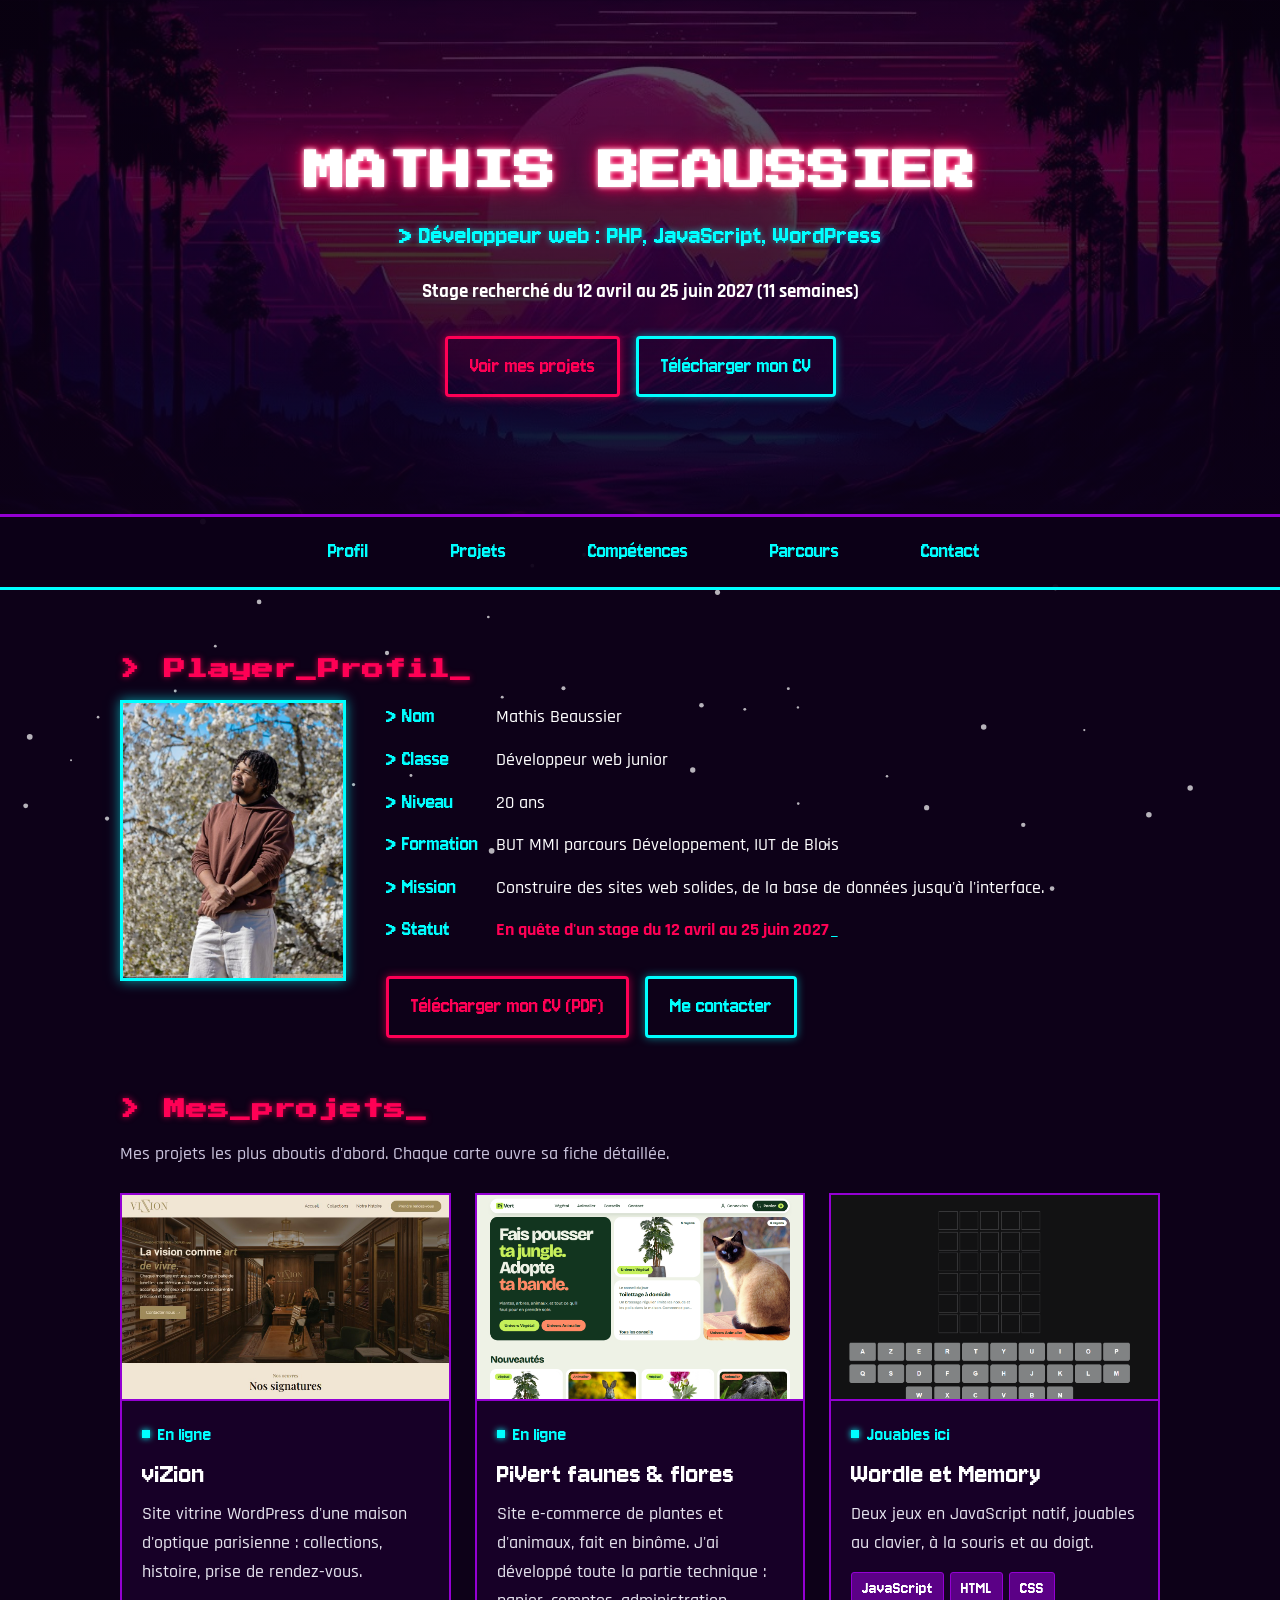
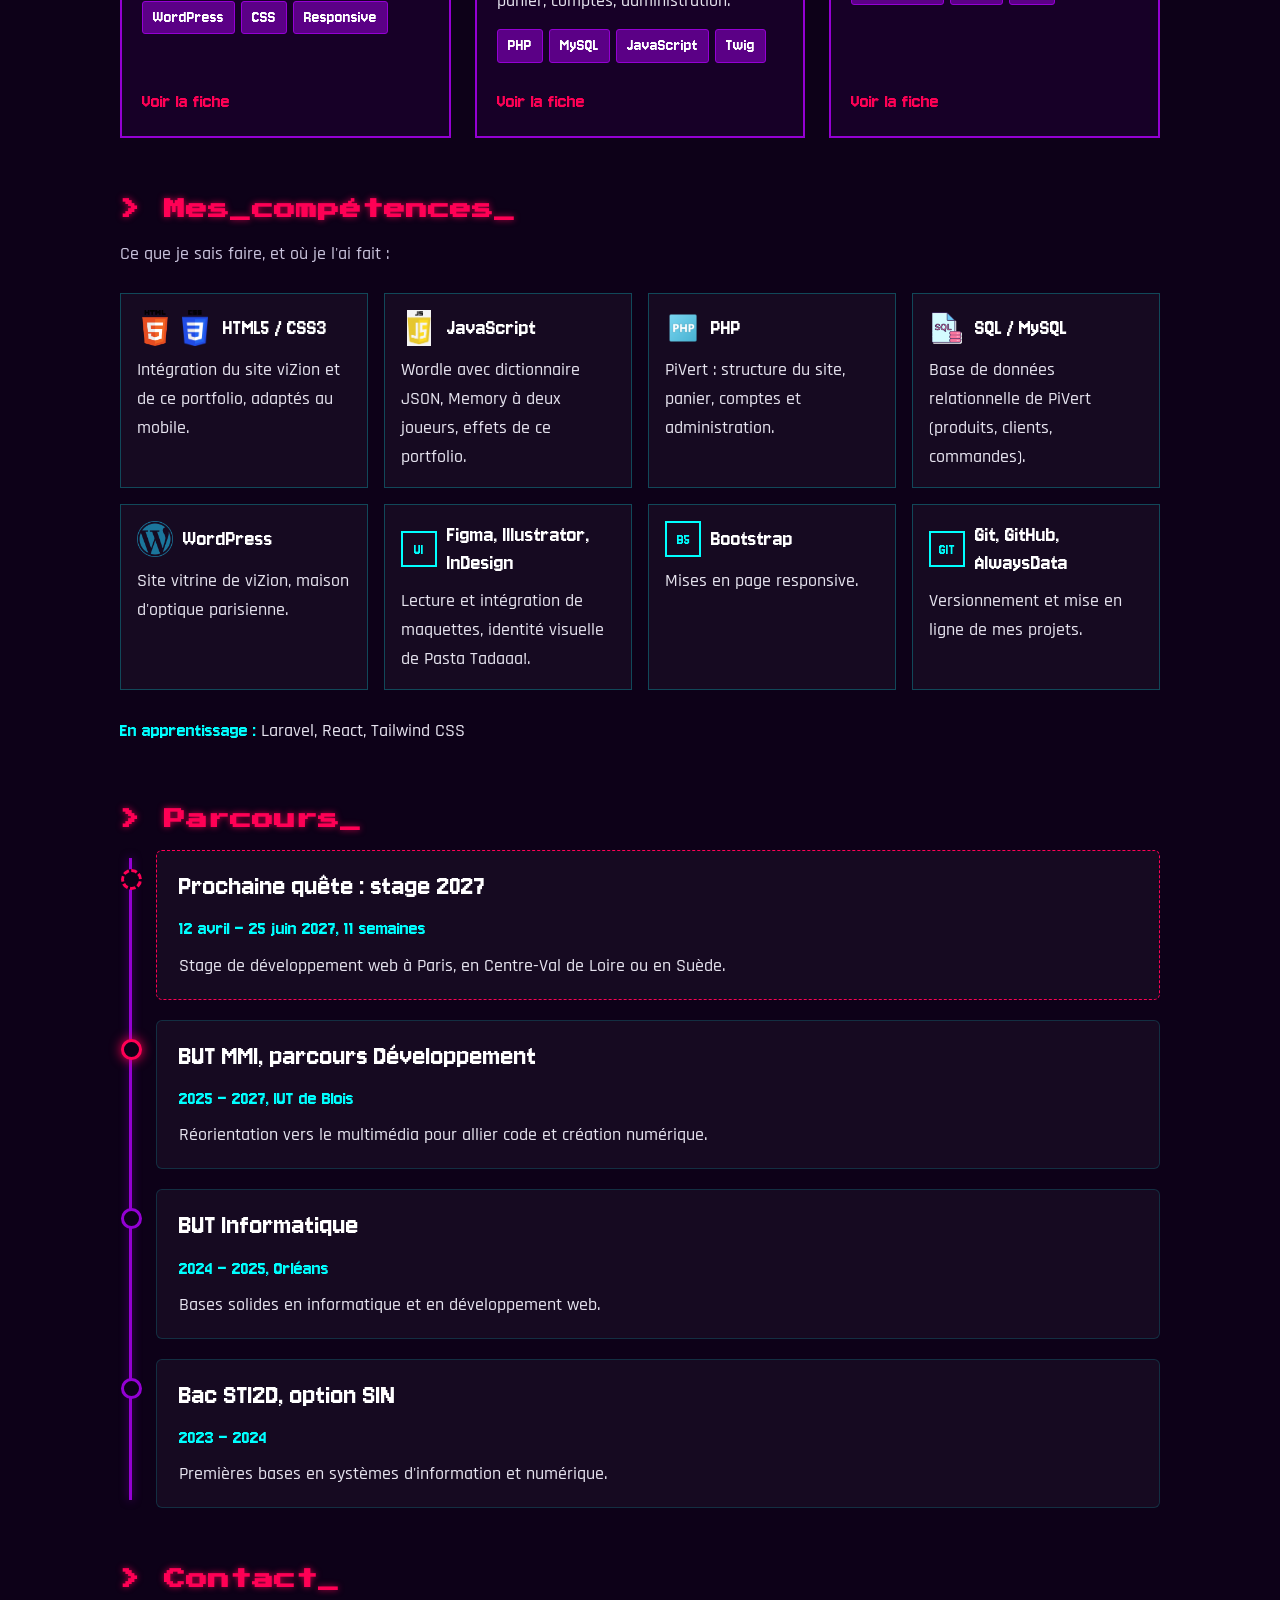
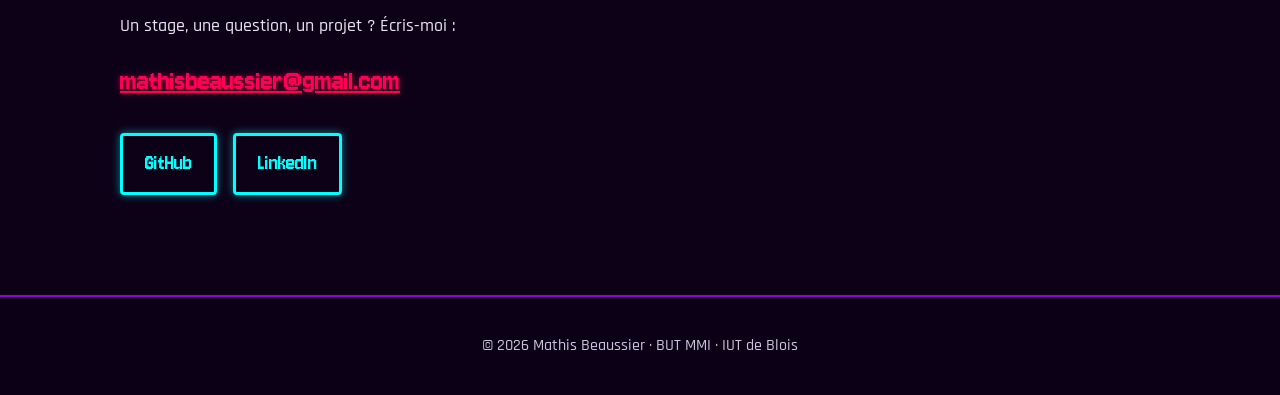
==== index.html @ 4cbed7fa "Portfolio « Game On » : première mise en ligne - portfolio.html devient index.html (page d'accueil d" ====
<!DOCTYPE html>
<html lang="fr">
<head>
    <meta charset="UTF-8">
    <meta name="viewport" content="width=device-width, initial-scale=1.0">
    <title>Mathis Beaussier – Développeur web | Portfolio</title>
    <meta name="description" content="Portfolio de Mathis Beaussier, étudiant en BUT MMI parcours Développement à l'IUT de Blois : sites WordPress, applications PHP/MySQL et jeux en JavaScript. Stage recherché du 12 avril au 25 juin 2027.">
    <meta name="theme-color" content="#0d0118">
    <!-- Aperçu affiché quand le lien est partagé (LinkedIn, Discord...).
         Une fois le site en ligne, remplace og:image par l'adresse complète de l'image (https://...) et ajoute og:url. -->
    <meta property="og:type" content="website">
    <meta property="og:locale" content="fr_FR">
    <meta property="og:title" content="Mathis Beaussier – Développeur web">
    <meta property="og:description" content="Étudiant en BUT MMI parcours Développement : PHP/MySQL, JavaScript et WordPress. Stage recherché du 12 avril au 25 juin 2027.">
    <meta property="og:image" content="Images/mathis-profil.jpg">
    <link rel="icon" type="image/svg+xml" href="favicon.svg">
    <link rel="preconnect" href="https://fonts.googleapis.com">
    <link rel="preconnect" href="https://fonts.gstatic.com" crossorigin>
    <link href="https://fonts.googleapis.com/css2?family=Press+Start+2P&family=Jersey+10&family=Rajdhani:wght@500;700&display=swap" rel="stylesheet">
    <link rel="stylesheet" href="styles.css">
</head>
<body>
    <canvas id="backgroundCanvas" aria-hidden="true"></canvas>

    <header class="hero">
        <h1 class="glitch">MATHIS BEAUSSIER</h1>
        <p class="hero-sub">> Développeur web : PHP, JavaScript, WordPress</p>
        <p class="hero-statut">Stage recherché du 12 avril au 25 juin 2027 (11 semaines)</p>
        <div class="actions actions-centre">
            <a href="#projets" class="bouton">Voir mes projets</a>
            <a href="CV_Mathis_Beaussier.pdf" class="bouton bouton-cyan" download="CV_Mathis_Beaussier.pdf">Télécharger mon CV</a>
        </div>
    </header>

    <nav aria-label="Navigation principale">
        <ul>
            <li><a href="#profil"><span class="rpg-cursor" aria-hidden="true">►</span>Profil</a></li>
            <li><a href="#projets"><span class="rpg-cursor" aria-hidden="true">►</span>Projets</a></li>
            <li><a href="#competences"><span class="rpg-cursor" aria-hidden="true">►</span>Compétences</a></li>
            <li><a href="#parcours"><span class="rpg-cursor" aria-hidden="true">►</span>Parcours</a></li>
            <li><a href="#contact"><span class="rpg-cursor" aria-hidden="true">►</span>Contact</a></li>
        </ul>
    </nav>

    <main>
        <section id="profil">
            <h2>> Player_Profil_</h2>
            <div class="profil">
                <img src="Images/mathis-profil.jpg" alt="Photo de Mathis Beaussier" class="avatar" width="600" height="900">
                <div class="profil-texte">
                    <dl class="fiche-perso">
                        <dt>Nom</dt>
                        <dd>Mathis Beaussier</dd>
                        <dt>Classe</dt>
                        <dd>Développeur web junior</dd>
                        <dt>Niveau</dt>
                        <dd>20 ans</dd>
                        <dt>Formation</dt>
                        <dd>BUT MMI parcours Développement, IUT de Blois</dd>
                        <dt>Mission</dt>
                        <dd>Construire des sites web solides, de la base de données jusqu'à l'interface.</dd>
                        <dt>Statut</dt>
                        <dd class="statut">En quête d'un stage du 12 avril au 25 juin 2027<span class="cursor" aria-hidden="true">_</span></dd>
                    </dl>
                    <div class="actions">
                        <a href="CV_Mathis_Beaussier.pdf" class="bouton" download="CV_Mathis_Beaussier.pdf">Télécharger mon CV (PDF)</a>
                        <a href="#contact" class="bouton bouton-cyan">Me contacter</a>
                    </div>
                </div>
            </div>
        </section>

        <section id="projets">
            <h2>> Mes_projets_</h2>
            <p class="intro">Mes projets les plus aboutis d'abord. Chaque carte ouvre sa fiche détaillée.</p>
            <!-- Une image manquante est remplacée par un écran « data-vide ». -->
            <div class="grille-projets">
                <a href="Projets.html#vizion" class="carte-projet">
                    <div class="visuel" data-vide="Capture à venir">
                        <img src="Images/vizion.jpg" alt="" loading="lazy" onerror="this.parentNode.classList.add('vide');this.remove()">
                    </div>
                    <div class="carte-corps">
                        <p class="carte-etat">En ligne</p>
                        <h3>viZion</h3>
                        <p>Site vitrine WordPress d'une maison d'optique parisienne : collections, histoire, prise de rendez-vous.</p>
                        <ul class="tags" aria-label="Technologies">
                            <li>WordPress</li>
                            <li>CSS</li>
                            <li>Responsive</li>
                        </ul>
                    </div>
                    <span class="carte-lien"><span class="rpg-cursor" aria-hidden="true">►</span>Voir la fiche</span>
                </a>

                <a href="Projets.html#pivert" class="carte-projet">
                    <div class="visuel" data-vide="Capture à venir">
                        <img src="Images/pivert.png" alt="" loading="lazy" onerror="this.parentNode.classList.add('vide');this.remove()">
                    </div>
                    <div class="carte-corps">
                        <p class="carte-etat">En ligne</p>
                        <h3>PiVert faunes &amp; flores</h3>
                        <p>Site e-commerce de plantes et d'animaux, fait en binôme. J'ai développé toute la partie technique : panier, comptes, administration.</p>
                        <ul class="tags" aria-label="Technologies">
                            <li>PHP</li>
                            <li>MySQL</li>
                            <li>JavaScript</li>
                            <li>Twig</li>
                        </ul>
                    </div>
                    <span class="carte-lien"><span class="rpg-cursor" aria-hidden="true">►</span>Voir la fiche</span>
                </a>

                <a href="Projets.html#wordle" class="carte-projet">
                    <div class="visuel" data-vide="Capture à venir">
                        <img src="Images/imageWordle.png" alt="" loading="lazy" onerror="this.parentNode.classList.add('vide');this.remove()">
                    </div>
                    <div class="carte-corps">
                        <p class="carte-etat">Jouables ici</p>
                        <h3>Wordle et Memory</h3>
                        <p>Deux jeux en JavaScript natif, jouables au clavier, à la souris et au doigt.</p>
                        <ul class="tags" aria-label="Technologies">
                            <li>JavaScript</li>
                            <li>HTML</li>
                            <li>CSS</li>
                        </ul>
                    </div>
                    <span class="carte-lien"><span class="rpg-cursor" aria-hidden="true">►</span>Voir la fiche</span>
                </a>
            </div>
        </section>

        <section id="competences">
            <h2>> Mes_compétences_</h2>
            <p class="intro">Ce que je sais faire, et où je l'ai fait :</p>
            <ul class="grille-skills">
                <li class="skill-card">
                    <p class="skill"><img class="logo" src="Images/logoHTML.png" alt=""><img class="logo" src="Images/logoCSS.png" alt="">HTML5 / CSS3</p>
                    <p>Intégration du site viZion et de ce portfolio, adaptés au mobile.</p>
                </li>
                <li class="skill-card">
                    <p class="skill"><img class="logo" src="Images/logoJS.png" alt="">JavaScript</p>
                    <p>Wordle avec dictionnaire JSON, Memory à deux joueurs, effets de ce portfolio.</p>
                </li>
                <li class="skill-card">
                    <p class="skill"><img class="logo" src="Images/Php.png" alt="">PHP</p>
                    <p>PiVert : structure du site, panier, comptes et administration.</p>
                </li>
                <li class="skill-card">
                    <p class="skill"><img class="logo" src="Images/sql.png" alt="">SQL / MySQL</p>
                    <p>Base de données relationnelle de PiVert (produits, clients, commandes).</p>
                </li>
                <li class="skill-card">
                    <p class="skill"><img class="logo" src="Images/logoWordpress.png" alt="">WordPress</p>
                    <p>Site vitrine de viZion, maison d'optique parisienne.</p>
                </li>
                <li class="skill-card">
                    <p class="skill"><span class="logo-texte" aria-hidden="true">UI</span>Figma, Illustrator, InDesign</p>
                    <p>Lecture et intégration de maquettes, identité visuelle de Pasta Tadaaa!.</p>
                </li>
                <li class="skill-card">
                    <p class="skill"><span class="logo-texte" aria-hidden="true">B5</span>Bootstrap</p>
                    <p>Mises en page responsive.</p>
                </li>
                <li class="skill-card">
                    <p class="skill"><span class="logo-texte" aria-hidden="true">GIT</span>Git, GitHub, AlwaysData</p>
                    <p>Versionnement et mise en ligne de mes projets.</p>
                </li>
            </ul>
            <p class="apprentissage"><strong>En apprentissage :</strong> Laravel, React, Tailwind CSS</p>
        </section>

        <section id="parcours">
            <h2>> Parcours_</h2>
            <ol class="frise">
                <li class="etape etape-future">
                    <h3>Prochaine quête : stage 2027</h3>
                    <p class="etape-date">12 avril – 25 juin 2027, 11 semaines</p>
                    <p>Stage de développement web à Paris, en Centre-Val de Loire ou en Suède.</p>
                </li>
                <li class="etape etape-actuelle">
                    <h3>BUT MMI, parcours Développement</h3>
                    <p class="etape-date">2025 – 2027, IUT de Blois</p>
                    <p>Réorientation vers le multimédia pour allier code et création numérique.</p>
                </li>
                <li class="etape">
                    <h3>BUT Informatique</h3>
                    <p class="etape-date">2024 – 2025, Orléans</p>
                    <p>Bases solides en informatique et en développement web.</p>
                </li>
                <li class="etape">
                    <h3>Bac STI2D, option SIN</h3>
                    <p class="etape-date">2023 – 2024</p>
                    <p>Premières bases en systèmes d'information et numérique.</p>
                </li>
            </ol>
        </section>

        <section id="contact">
            <h2>> Contact_</h2>
            <p>Un stage, une question, un projet ? Écris-moi :</p>
            <p class="contact-email"><a href="mailto:mathisbeaussier@gmail.com">mathisbeaussier@gmail.com</a></p>
            <div class="actions">
                <a href="https://github.com/MathisIUT41?tab=repositories" class="bouton bouton-cyan" target="_blank" rel="noopener noreferrer">GitHub</a>
                <a href="https://www.linkedin.com/in/mathis-beaussier/" class="bouton bouton-cyan" target="_blank" rel="noopener noreferrer">LinkedIn</a>
            </div>
        </section>
    </main>

    <footer>
        <p>© 2026 Mathis Beaussier · BUT MMI · IUT de Blois</p>
    </footer>
    <script src="portfolio.js"></script>
</body>
</html>
---- styles.css ----
/* =========================================================
   Portfolio de Mathis Beaussier : thème arcade néon
   Trois polices, chacune avec un rôle :
   - Press Start 2P : le nom et les titres de section seulement
     (elle dessine mal les majuscules accentuées : pas de É, À... avec elle)
   - Jersey 10      : sous-titres, étiquettes, boutons, menu
   - Rajdhani       : le texte courant
   ========================================================= */
:root {
    --bg-color: #0d0118;
    --bg-panel: rgba(148, 0, 211, 0.08);
    --text-color: #e6e3ef;
    --text-doux: #c9c3dc;
    --neon-pink: #ff0055;
    --neon-purple: #9400d3;
    --neon-cyan: #00ffff;
    --font-main: 'Rajdhani', sans-serif;
    --font-pixel: 'Jersey 10', 'Rajdhani', sans-serif;
    --font-retro: 'Press Start 2P', monospace;
}

html {
    scroll-behavior: smooth;
    scroll-padding-top: 80px; /* les ancres ne passent pas sous le menu collant */
}

body {
    margin: 0;
    background-color: var(--bg-color);
    color: var(--text-color);
    font-family: var(--font-main);
    font-weight: 500;
    font-size: 1.125rem;
    line-height: 1.6;
    font-variant-ligatures: none; /* sinon « fi » se colle en une seule lettre dans les polices pixel */
}

img {
    max-width: 100%;
}

#backgroundCanvas {
    position: fixed;
    inset: 0;
    width: 100%;
    height: 100%;
    z-index: -1;
}


/* --- Titres --- */
h1 {
    font-family: var(--font-retro);
    font-size: clamp(1.3rem, 4vw, 2.6rem);
    line-height: 1.3;
    color: #fff;
    margin: 0;
    text-shadow: 0 0 5px #fff, 0 0 10px var(--neon-pink), 0 0 20px var(--neon-pink);
}

h2 {
    font-family: var(--font-retro);
    font-size: 1.35rem;
    line-height: 1.4;
    color: var(--neon-pink);
    text-shadow: 0 0 6px rgba(255, 0, 85, 0.7);
    margin: 56px 0 16px;
}

h3 {
    font-family: var(--font-pixel);
    font-weight: 400;
    font-size: 1.85rem;
    line-height: 1.2;
    color: #fff;
    margin: 0 0 8px;
}

.intro {
    color: var(--text-doux);
    max-width: 65ch;
    margin: 0 0 24px;
}


/* --- En-tête --- */
.hero {
    background-image: linear-gradient(rgba(13, 1, 24, 0.65), rgba(13, 1, 24, 0.9)), url(Images/276c345c147537a8f37821ad0ed18518.jpg);
    background-size: cover;
    background-position: center;
    padding: 16vh 20px 13vh;
    text-align: center;
    border-bottom: 3px solid var(--neon-purple);
}

.hero-sub {
    font-family: var(--font-pixel);
    font-size: 1.75rem;
    font-weight: 400;
    color: var(--neon-cyan);
    text-shadow: 0 0 6px rgba(0, 255, 255, 0.6);
    margin: 16px 0 0;
}

.hero-statut {
    font-size: 1.2rem;
    font-weight: 700;
    color: #fff;
    margin: 18px 0 0;
}


/* --- Boutons --- */
.actions {
    display: flex;
    flex-wrap: wrap;
    gap: 16px;
    margin-top: 28px;
}

.actions-centre {
    justify-content: center;
}

.bouton {
    display: inline-block;
    padding: 10px 22px;
    font-family: var(--font-pixel);
    font-size: 1.4rem;
    font-weight: 400;
    color: var(--neon-pink);
    text-decoration: none;
    border: 3px solid var(--neon-pink);
    border-radius: 4px;
    box-shadow: 0 0 8px rgba(255, 0, 85, 0.6);
    transition: background-color 0.2s, color 0.2s, box-shadow 0.2s;
}

.bouton:hover {
    color: var(--bg-color);
    background-color: var(--neon-pink);
    box-shadow: 0 0 20px var(--neon-pink);
}

.bouton-cyan {
    color: var(--neon-cyan);
    border-color: var(--neon-cyan);
    box-shadow: 0 0 8px rgba(0, 255, 255, 0.5);
}

.bouton-cyan:hover {
    background-color: var(--neon-cyan);
    box-shadow: 0 0 20px var(--neon-cyan);
}


/* --- Menu --- */
nav {
    position: sticky;
    top: 0;
    z-index: 1000;
    background-color: rgba(13, 1, 24, 0.95);
    border-bottom: 3px solid var(--neon-cyan);
}

nav ul {
    display: flex;
    flex-wrap: wrap;
    justify-content: center;
    gap: 4px 28px;
    list-style: none;
    max-width: 1100px;
    margin: 0 auto;
    padding: 10px 16px;
}

nav a {
    display: inline-block;
    padding: 6px 12px;
    font-family: var(--font-pixel);
    font-size: 1.4rem;
    font-weight: 400;
    color: var(--neon-cyan);
    text-decoration: none;
    border: 1px solid transparent;
    transition: background-color 0.2s, border-color 0.2s, color 0.2s;
}

nav a:hover {
    color: #fff;
    border-color: var(--neon-cyan);
    background-color: rgba(0, 255, 255, 0.1);
}

/* Curseur de menu façon RPG, qui apparaît au survol */
.rpg-cursor {
    display: inline-block;
    margin-right: 6px;
    opacity: 0;
    transform: translateX(-4px);
    transition: opacity 0.2s, transform 0.2s;
}

nav a:hover .rpg-cursor,
nav a:focus-visible .rpg-cursor,
.carte-projet:hover .rpg-cursor,
.carte-projet:focus-visible .rpg-cursor {
    opacity: 1;
    transform: none;
}


/* --- Contenu --- */
main {
    max-width: 1040px;
    margin: 0 auto;
    padding: 8px 20px 40px;
}


/* --- Profil --- */
.profil {
    display: flex;
    align-items: flex-start;
    gap: 40px;
}

.avatar {
    flex: none;
    width: 220px;
    height: auto;
    aspect-ratio: 4 / 5;
    object-fit: cover;
    object-position: 50% 22%;
    border: 3px solid var(--neon-cyan);
    box-shadow: 0 0 12px rgba(0, 255, 255, 0.6);
}

.profil-texte {
    flex: 1;
    min-width: 0;
}

.fiche-perso {
    display: grid;
    grid-template-columns: max-content 1fr;
    align-items: baseline;
    gap: 8px 18px;
    margin: 0;
}

.fiche-perso dt {
    font-family: var(--font-pixel);
    font-size: 1.35rem;
    font-weight: 400;
    color: var(--neon-cyan);
}

.fiche-perso dt::before {
    content: "> ";
}

.fiche-perso dd {
    margin: 0;
    color: #fff;
}

.fiche-perso .statut {
    color: var(--neon-pink);
    font-weight: 700;
}

.cursor {
    color: var(--neon-cyan);
    margin-left: 2px;
    animation: blink 1s steps(1) infinite;
}

@keyframes blink {
    50% { opacity: 0; }
}


/* --- Visuel (capture d'écran ou écran « vide ») --- */
.visuel {
    position: relative;
    aspect-ratio: 16 / 10;
    overflow: hidden;
    background: #000;
    border-bottom: 2px solid var(--neon-purple);
}

.visuel img {
    display: block;
    width: 100%;
    height: 100%;
    object-fit: cover;
    object-position: top;
}

/* Quand l'image manque : un écran à lignes de balayage avec le texte de data-vide */
.visuel.vide {
    display: flex;
    align-items: center;
    justify-content: center;
    background:
        repeating-linear-gradient(0deg, rgba(255, 255, 255, 0.05) 0 2px, transparent 2px 4px),
        radial-gradient(circle at 50% 50%, rgba(148, 0, 211, 0.4), #000 75%);
}

.visuel.vide::after {
    content: attr(data-vide);
    font-family: var(--font-pixel);
    font-size: 1.6rem;
    font-weight: 400;
    color: var(--neon-cyan);
    text-shadow: 0 0 6px rgba(0, 255, 255, 0.7);
}


/* --- Projets --- */
.grille-projets {
    display: grid;
    grid-template-columns: repeat(auto-fit, minmax(280px, 1fr));
    gap: 24px;
}

.carte-projet {
    display: flex;
    flex-direction: column;
    color: inherit;
    text-decoration: none;
    border: 2px solid var(--neon-purple);
    background: var(--bg-panel);
    transition: border-color 0.2s, box-shadow 0.2s;
}

.carte-projet:hover {
    border-color: var(--neon-cyan);
    box-shadow: 0 0 18px rgba(0, 255, 255, 0.35);
}

.carte-corps {
    flex: 1;
    padding: 18px 20px 4px;
}

.carte-corps p {
    margin: 0 0 14px;
}

.carte-corps .carte-etat {
    font-family: var(--font-pixel);
    font-size: 1.25rem;
    font-weight: 400;
    color: var(--neon-cyan);
    margin-bottom: 6px;
}

/* Petit voyant carré devant l'état du projet */
.carte-etat::before {
    content: "";
    display: inline-block;
    width: 8px;
    height: 8px;
    margin-right: 8px;
    vertical-align: 2px;
    background: currentColor;
    box-shadow: 0 0 6px currentColor;
}

.carte-corps .en-cours {
    color: var(--neon-pink);
}

.carte-lien {
    padding: 4px 20px 18px;
    font-family: var(--font-pixel);
    font-size: 1.3rem;
    font-weight: 400;
    color: var(--neon-pink);
}

/* Le curseur ► apparaît dans la marge, sans décaler le texte */
.carte-lien {
    position: relative;
}

.carte-lien .rpg-cursor {
    position: absolute;
    left: 4px;
}

.tags {
    display: flex;
    flex-wrap: wrap;
    gap: 6px;
    list-style: none;
    padding: 0;
    margin: 0 0 14px;
}

.tags li {
    font-family: var(--font-pixel);
    font-size: 1.15rem;
    color: #fff;
    background: rgba(148, 0, 211, 0.55);
    border: 1px solid var(--neon-purple);
    border-radius: 3px;
    padding: 1px 10px;
}


/* --- Compétences --- */
.grille-skills {
    display: grid;
    grid-template-columns: repeat(auto-fit, minmax(220px, 1fr));
    gap: 16px;
    list-style: none;
    padding: 0;
    margin: 0;
}

.skill-card {
    border: 1px solid rgba(0, 255, 255, 0.25);
    background: rgba(255, 255, 255, 0.04);
    padding: 16px;
}

.skill-card p {
    margin: 0;
}

.skill-card .skill {
    display: flex;
    align-items: center;
    gap: 10px;
    margin-bottom: 10px;
    font-family: var(--font-pixel);
    font-size: 1.45rem;
    font-weight: 400;
    line-height: 1.2;
    color: #fff;
}

.logo {
    flex: none;
    width: 36px;
    height: 36px;
    object-fit: contain;
}

.logo + .logo {
    margin-left: -6px;
}

.logo-texte {
    display: inline-flex;
    align-items: center;
    justify-content: center;
    flex: none;
    width: 36px;
    height: 36px;
    box-sizing: border-box;
    border: 2px solid var(--neon-cyan);
    color: var(--neon-cyan);
    font-size: 1rem;
}

.apprentissage {
    margin: 24px 0 0;
}

.apprentissage strong {
    font-family: var(--font-pixel);
    font-size: 1.3rem;
    font-weight: 400;
    color: var(--neon-cyan);
}


/* --- Parcours : une frise verticale, du plus récent au plus ancien --- */
.frise {
    position: relative;
    list-style: none;
    margin: 0;
    padding: 0 0 0 36px;
}

/* La ligne : centrée à 10,5 px du bord gauche */
.frise::before {
    content: "";
    position: absolute;
    left: 9px;
    top: 8px;
    bottom: 8px;
    width: 3px;
    background: var(--neon-purple);
    box-shadow: 0 0 10px rgba(148, 0, 211, 0.6);
}

.etape {
    position: relative;
    margin-bottom: 20px;
    padding: 18px 22px;
    background: rgba(255, 255, 255, 0.04);
    border: 1px solid rgba(0, 255, 255, 0.15);
    border-radius: 6px;
}

/* La pastille : 21 px de large, placée pour que son centre tombe sur la ligne */
.etape::before {
    content: "";
    position: absolute;
    left: -36px;
    top: 18px;
    width: 21px;
    height: 21px;
    box-sizing: border-box;
    border: 3px solid var(--neon-purple);
    border-radius: 50%;
    background: var(--bg-color);
}

.etape-actuelle::before {
    border-color: var(--neon-pink);
    box-shadow: 0 0 12px var(--neon-pink);
}

.etape-future {
    border: 1px dashed var(--neon-pink);
}

.etape-future::before {
    border-style: dashed;
    border-color: var(--neon-pink);
}

.etape p {
    margin: 0;
}

.etape .etape-date {
    font-family: var(--font-pixel);
    font-size: 1.3rem;
    color: var(--neon-cyan);
    margin-bottom: 6px;
}


/* --- Contact --- */
.contact-email a {
    font-family: var(--font-pixel);
    font-size: 1.8rem;
    font-weight: 400;
    color: var(--neon-pink);
    text-shadow: 0 0 6px rgba(255, 0, 85, 0.6);
    overflow-wrap: anywhere;
}


/* --- Pied de page --- */
footer {
    text-align: center;
    padding: 20px;
    margin-top: 60px;
    border-top: 2px solid var(--neon-purple);
    background-color: rgba(13, 1, 24, 0.85);
    color: var(--text-doux);
    font-size: 1rem;
}

footer a {
    color: var(--neon-pink);
    font-weight: 700;
    text-decoration: none;
}

footer a:hover {
    text-decoration: underline;
}


/* Contour visible au clavier (accessibilité) */
:focus-visible {
    outline: 2px solid var(--neon-cyan);
    outline-offset: 3px;
}


/* =========================================================
   Téléphones et tablettes
   ========================================================= */
@media (max-width: 768px) {
    html {
        scroll-padding-top: 90px;
    }

    .hero {
        padding: 70px 20px 60px;
    }

    .hero-sub {
        font-size: 1.4rem;
    }

    nav ul {
        gap: 0 4px;
        padding: 6px 8px;
    }

    nav a {
        font-size: 1.2rem;
        padding: 4px 8px;
    }

    /* Pas de survol sur écran tactile : le curseur prendrait de la place pour rien */
    nav .rpg-cursor {
        display: none;
    }

    h2 {
        font-size: 1rem;
        margin-top: 44px;
    }

    h3 {
        font-size: 1.6rem;
    }

    .profil {
        flex-direction: column;
        align-items: center;
        gap: 24px;
    }

    .avatar {
        width: 180px;
    }

    .fiche-perso {
        grid-template-columns: 1fr;
        gap: 0;
    }

    .fiche-perso dd {
        margin-bottom: 10px;
    }

    .bouton {
        font-size: 1.3rem;
        padding: 9px 16px;
    }

    .frise {
        padding-left: 30px;
    }

    .etape {
        padding: 14px 16px;
    }

    .etape::before {
        left: -30px;
        top: 15px;
    }

    .contact-email a {
        font-size: 1.4rem;
    }
}


/* =========================================================
   Moins d'animations si le système le demande
   ========================================================= */
@media (prefers-reduced-motion: reduce) {
    html {
        scroll-behavior: auto;
    }

    *,
    *::before,
    *::after {
        animation: none !important;
        transition: none !important;
    }
}
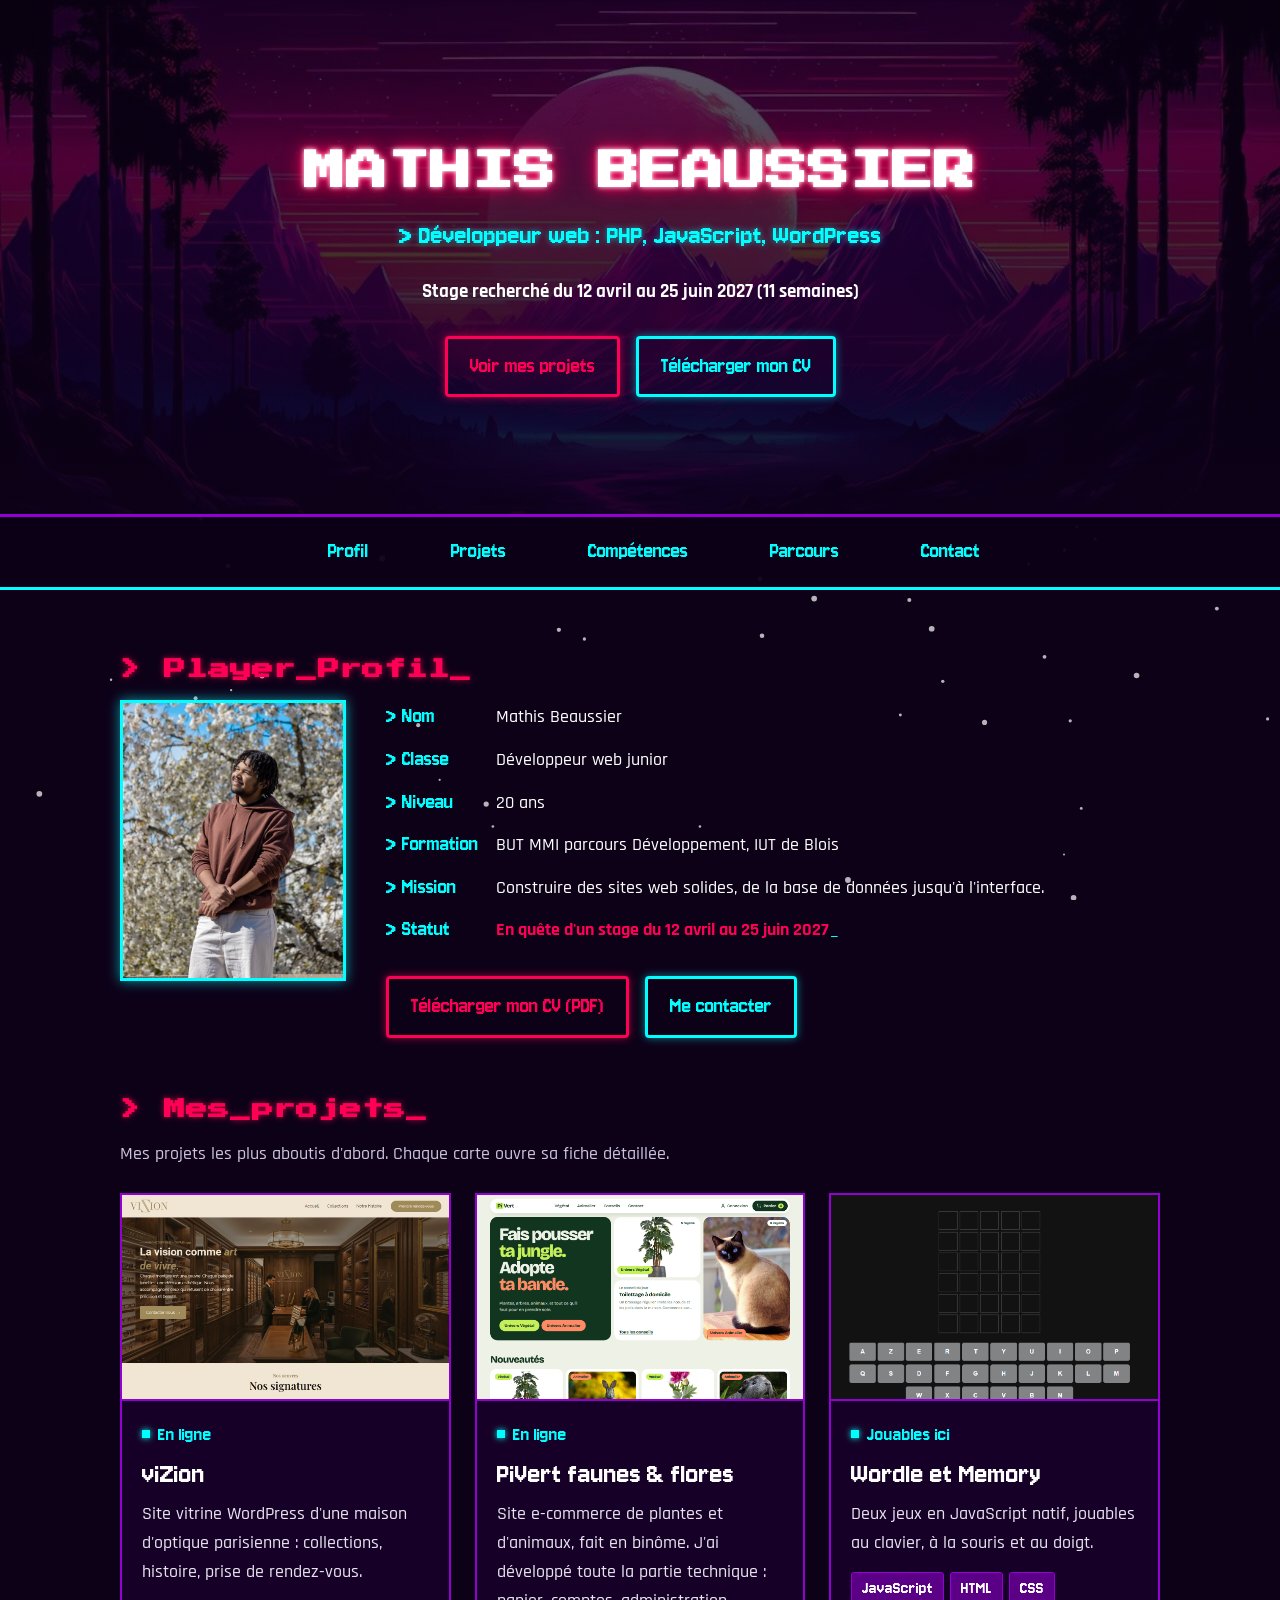
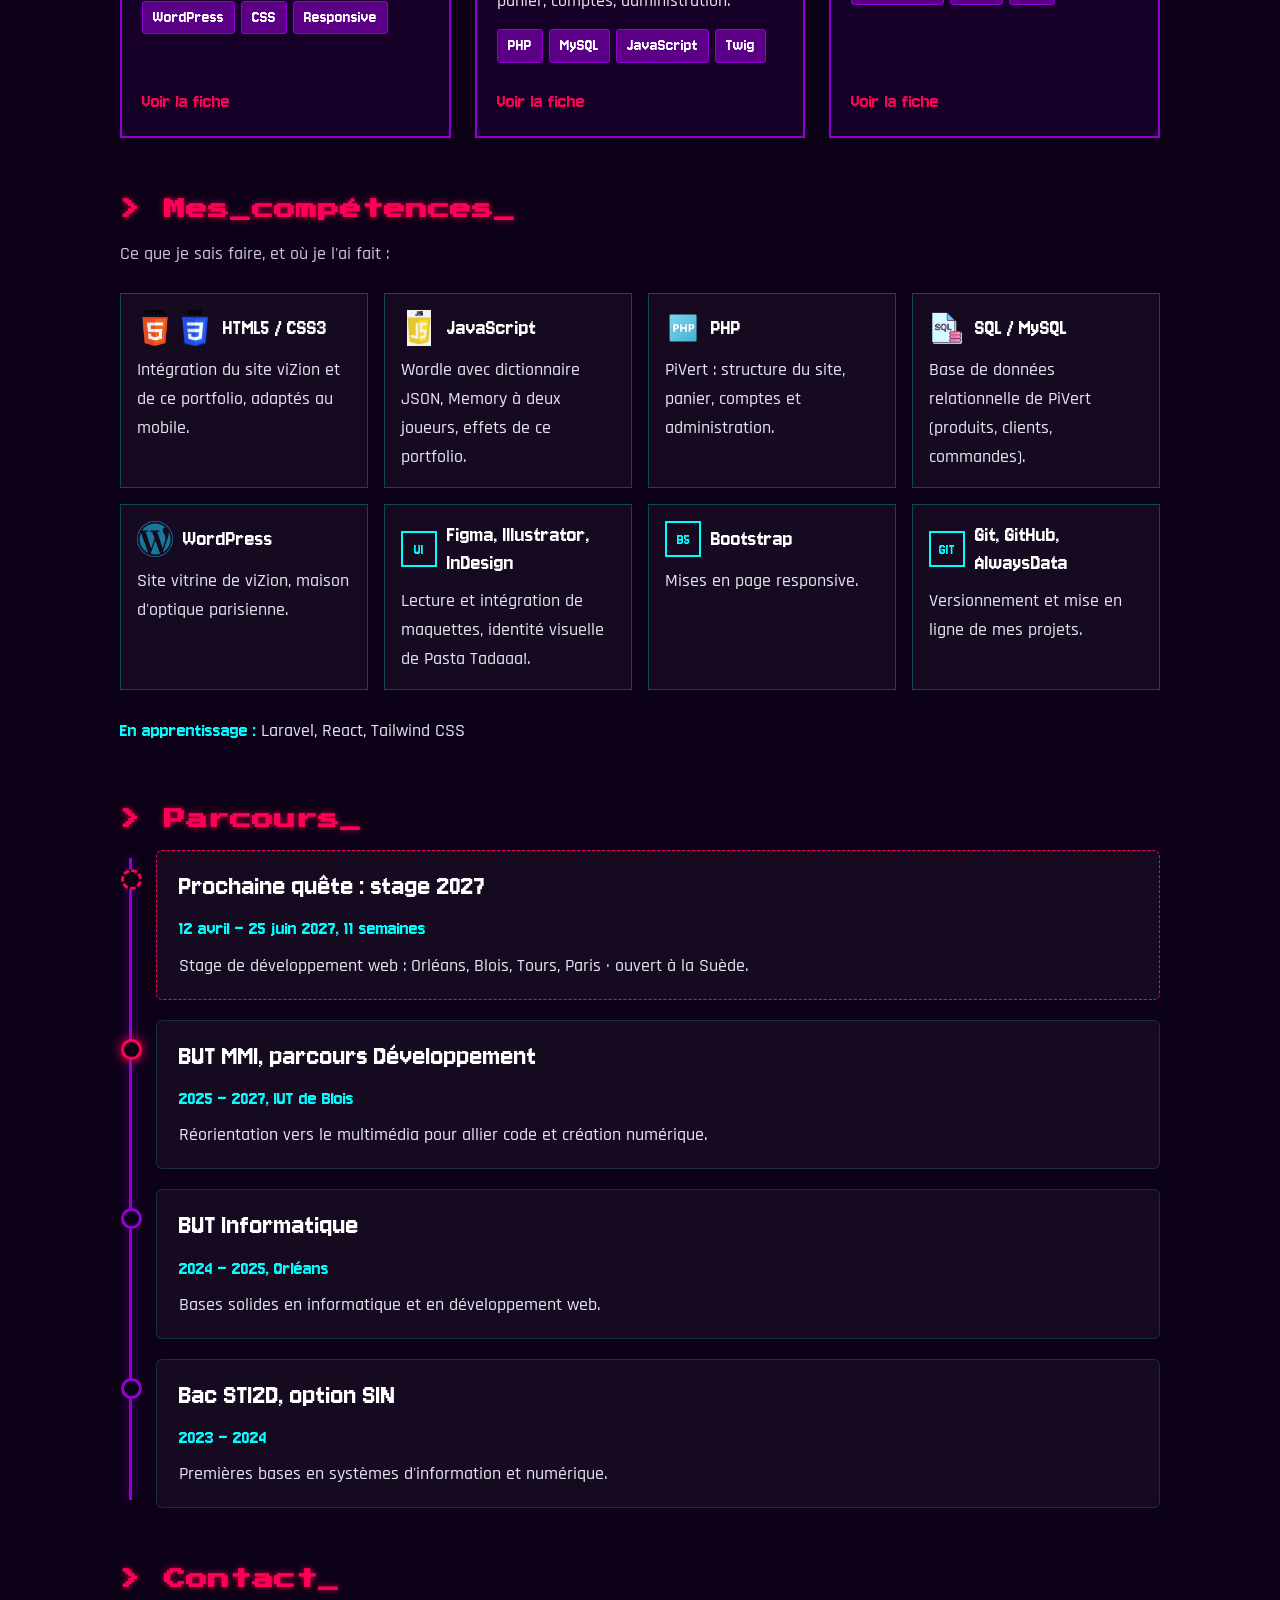
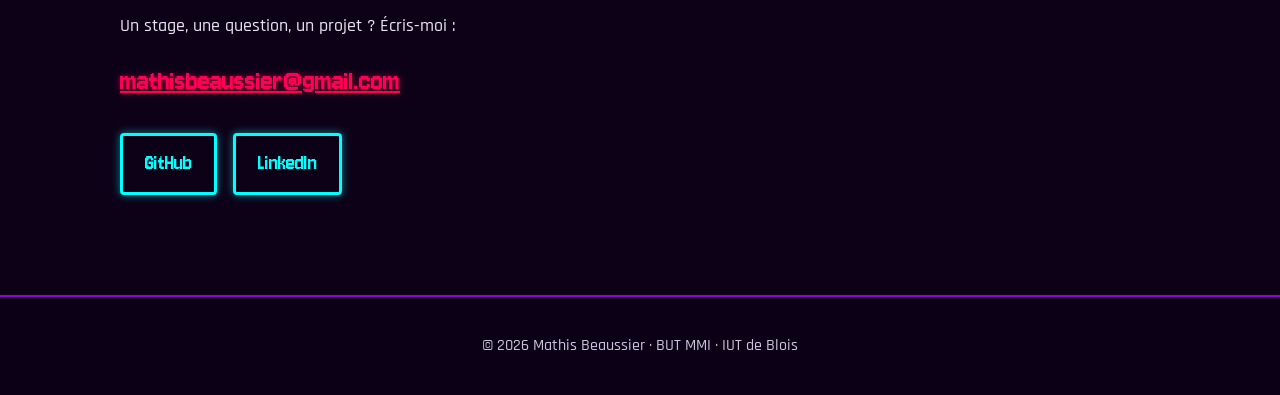
==== commit 6804536f: "Accueil : mobilité unifiée et balises de partage complètes Mobilité : « Orléans, Blois, Tours, Paris" ====
--- a/index.html
+++ b/index.html
@@ -6,13 +6,13 @@
     <title>Mathis Beaussier – Développeur web | Portfolio</title>
     <meta name="description" content="Portfolio de Mathis Beaussier, étudiant en BUT MMI parcours Développement à l'IUT de Blois : sites WordPress, applications PHP/MySQL et jeux en JavaScript. Stage recherché du 12 avril au 25 juin 2027.">
     <meta name="theme-color" content="#0d0118">
-    <!-- Aperçu affiché quand le lien est partagé (LinkedIn, Discord...).
-         Une fois le site en ligne, remplace og:image par l'adresse complète de l'image (https://...) et ajoute og:url. -->
     <meta property="og:type" content="website">
     <meta property="og:locale" content="fr_FR">
     <meta property="og:title" content="Mathis Beaussier – Développeur web">
     <meta property="og:description" content="Étudiant en BUT MMI parcours Développement : PHP/MySQL, JavaScript et WordPress. Stage recherché du 12 avril au 25 juin 2027.">
-    <meta property="og:image" content="Images/mathis-profil.jpg">
+    <meta property="og:image" content="https://mathisiut41.github.io/Images/mathis-profil.jpg">
+    <meta property="og:url" content="https://mathisiut41.github.io/">
+    <meta name="twitter:card" content="summary">
     <link rel="icon" type="image/svg+xml" href="favicon.svg">
     <link rel="preconnect" href="https://fonts.googleapis.com">
     <link rel="preconnect" href="https://fonts.gstatic.com" crossorigin>
@@ -175,7 +175,7 @@
                 <li class="etape etape-future">
                     <h3>Prochaine quête : stage 2027</h3>
                     <p class="etape-date">12 avril – 25 juin 2027, 11 semaines</p>
-                    <p>Stage de développement web à Paris, en Centre-Val de Loire ou en Suède.</p>
+                    <p>Stage de développement web : Orléans, Blois, Tours, Paris · ouvert à la Suède.</p>
                 </li>
                 <li class="etape etape-actuelle">
                     <h3>BUT MMI, parcours Développement</h3>
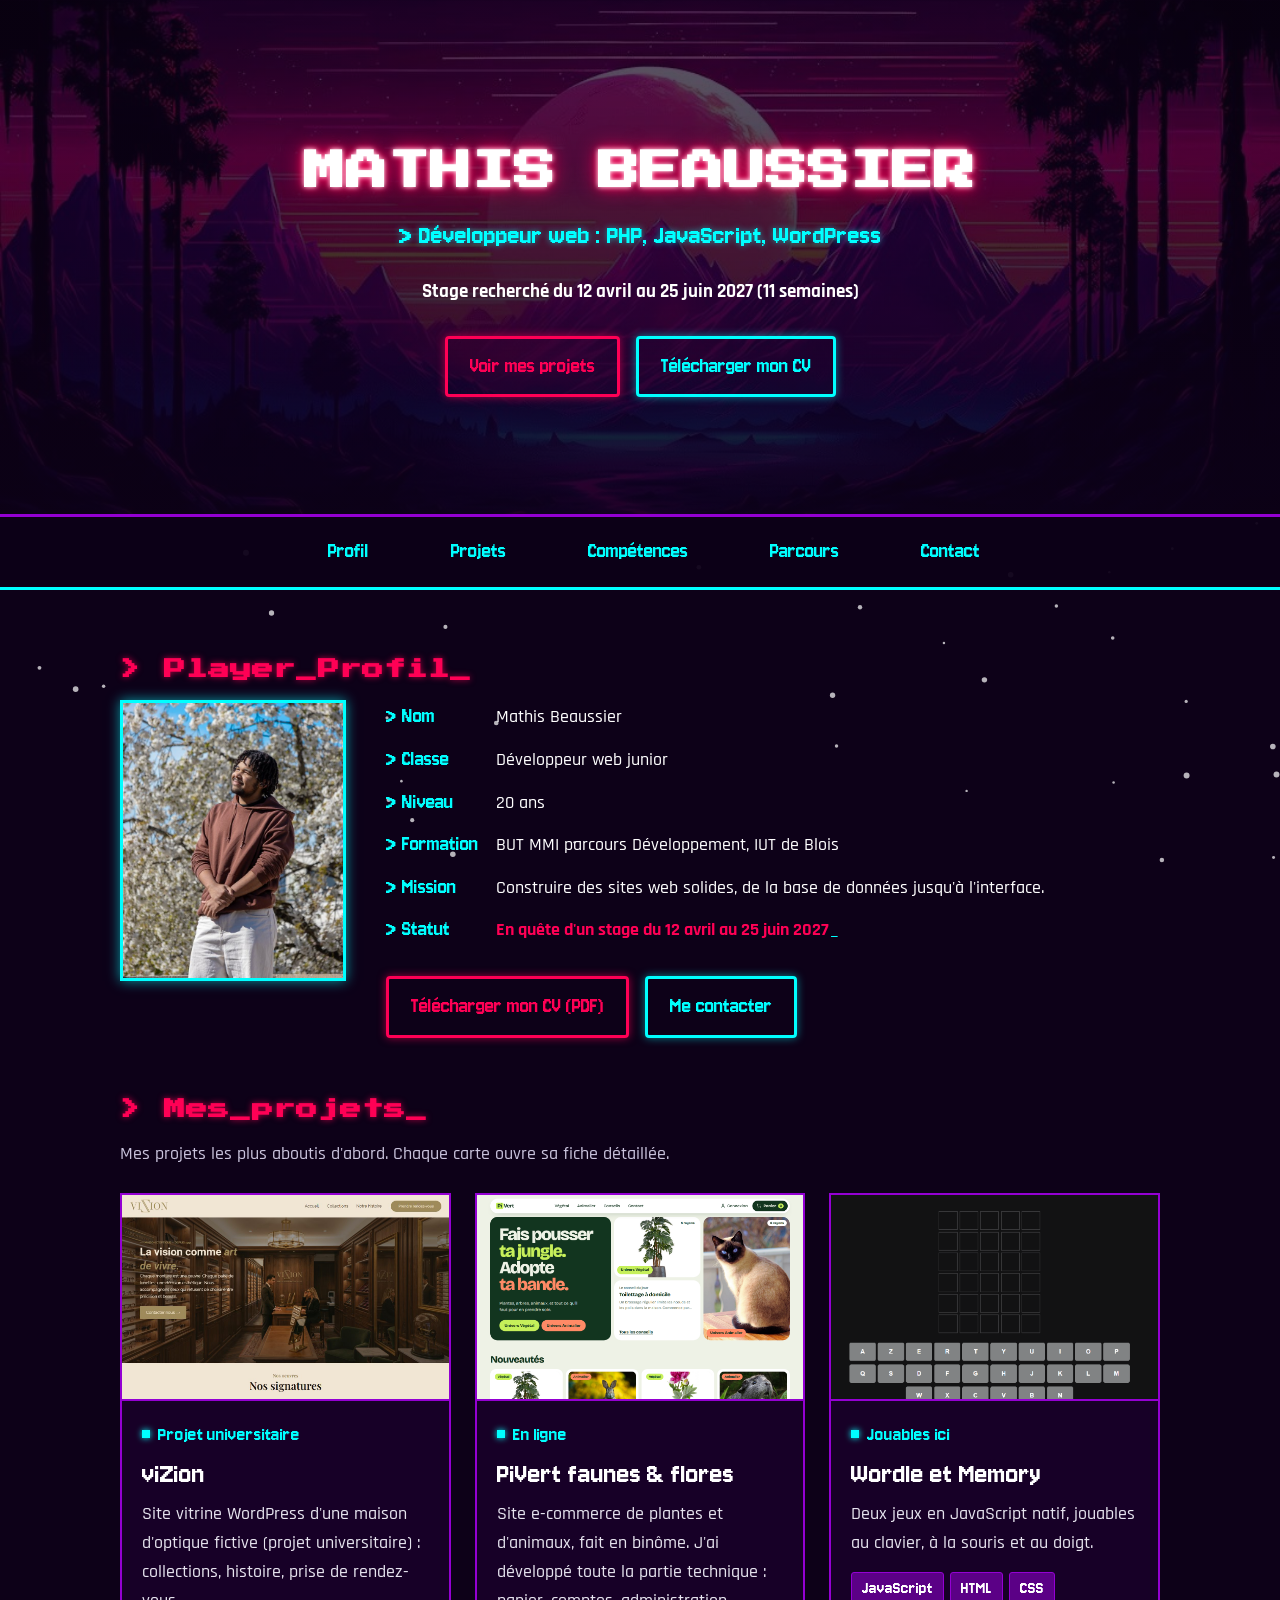
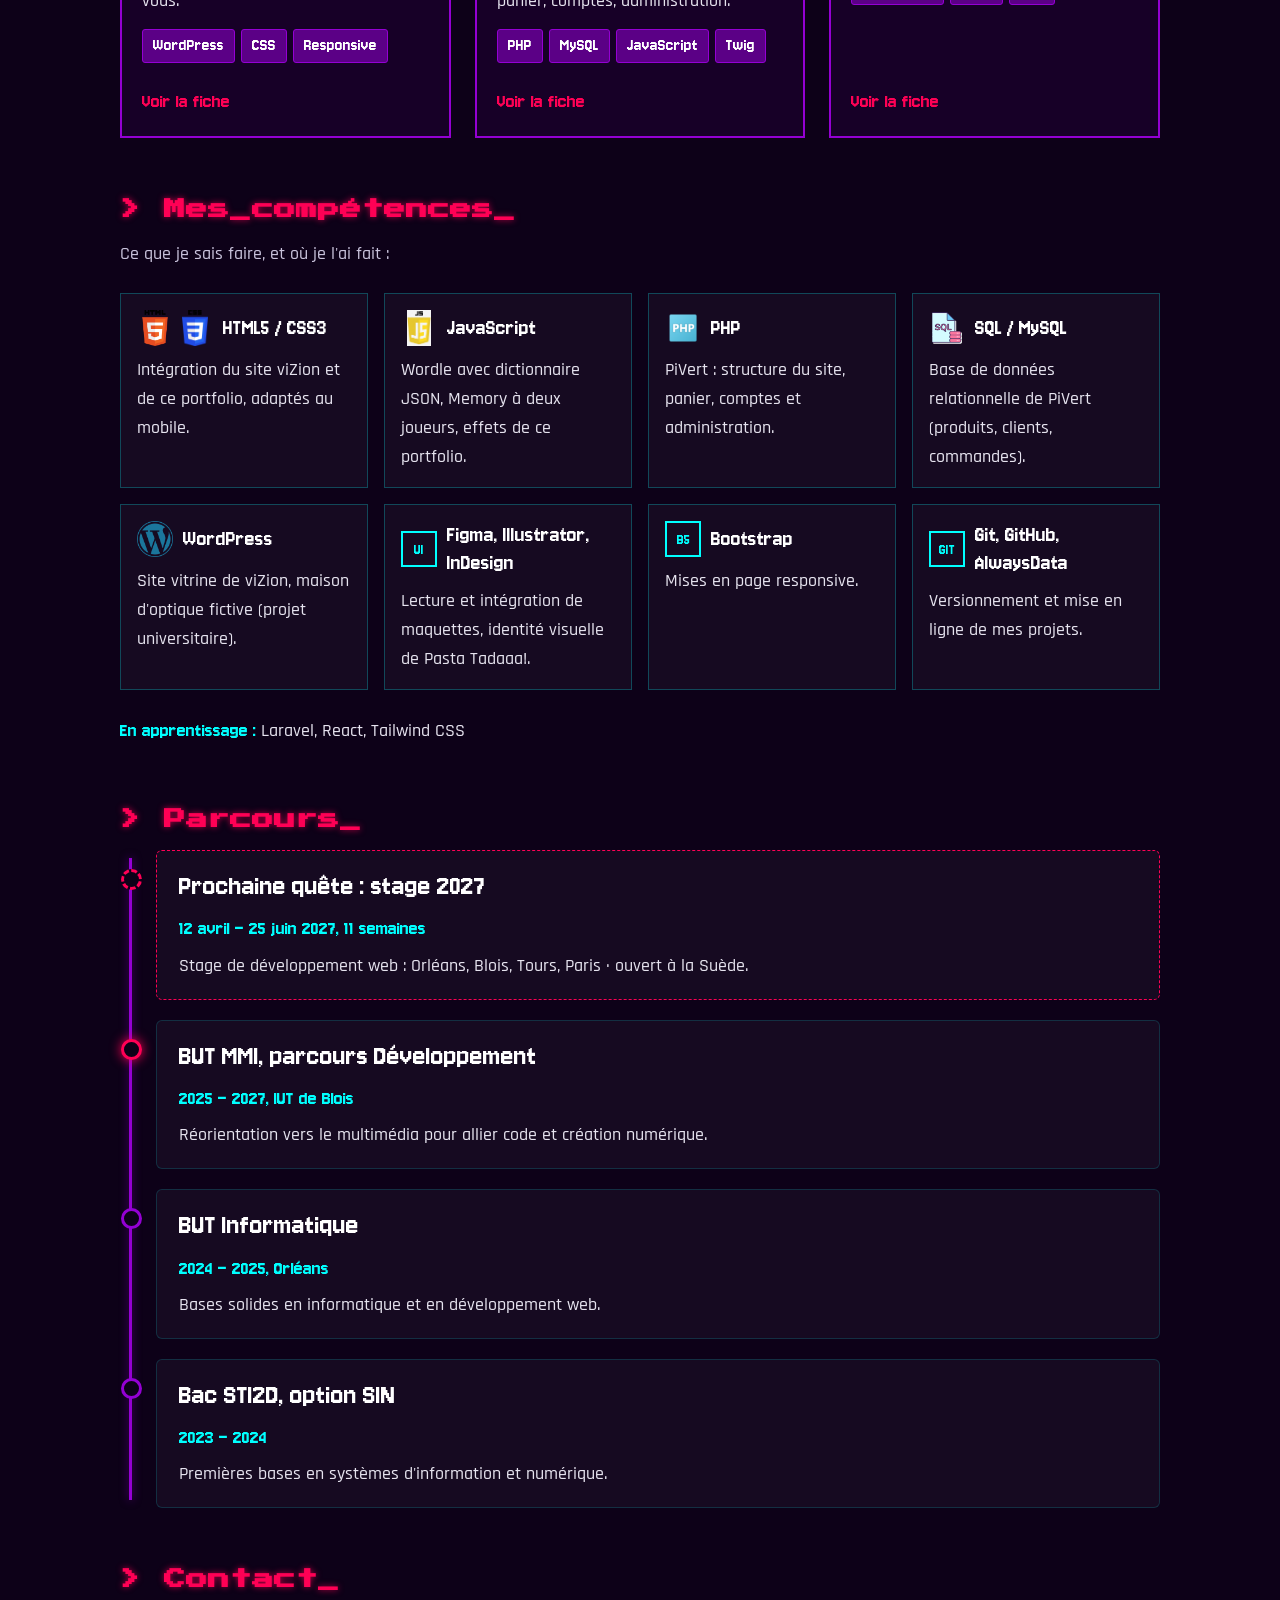
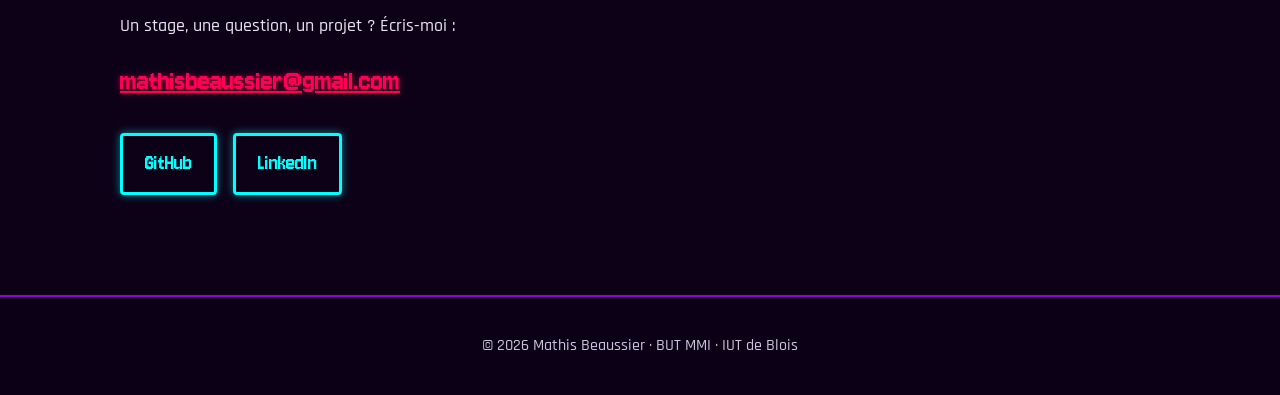
==== commit c691df28: "viZion : projet universitaire, maison d'optique fictive viZion était présenté comme le site d'une vr" ====
--- a/index.html
+++ b/index.html
@@ -80,9 +80,9 @@
                         <img src="Images/vizion.jpg" alt="" loading="lazy" onerror="this.parentNode.classList.add('vide');this.remove()">
                     </div>
                     <div class="carte-corps">
-                        <p class="carte-etat">En ligne</p>
+                        <p class="carte-etat">Projet universitaire</p>
                         <h3>viZion</h3>
-                        <p>Site vitrine WordPress d'une maison d'optique parisienne : collections, histoire, prise de rendez-vous.</p>
+                        <p>Site vitrine WordPress d'une maison d'optique fictive (projet universitaire) : collections, histoire, prise de rendez-vous.</p>
                         <ul class="tags" aria-label="Technologies">
                             <li>WordPress</li>
                             <li>CSS</li>
@@ -151,7 +151,7 @@
                 </li>
                 <li class="skill-card">
                     <p class="skill"><img class="logo" src="Images/logoWordpress.png" alt="">WordPress</p>
-                    <p>Site vitrine de viZion, maison d'optique parisienne.</p>
+                    <p>Site vitrine de viZion, maison d'optique fictive (projet universitaire).</p>
                 </li>
                 <li class="skill-card">
                     <p class="skill"><span class="logo-texte" aria-hidden="true">UI</span>Figma, Illustrator, InDesign</p>
